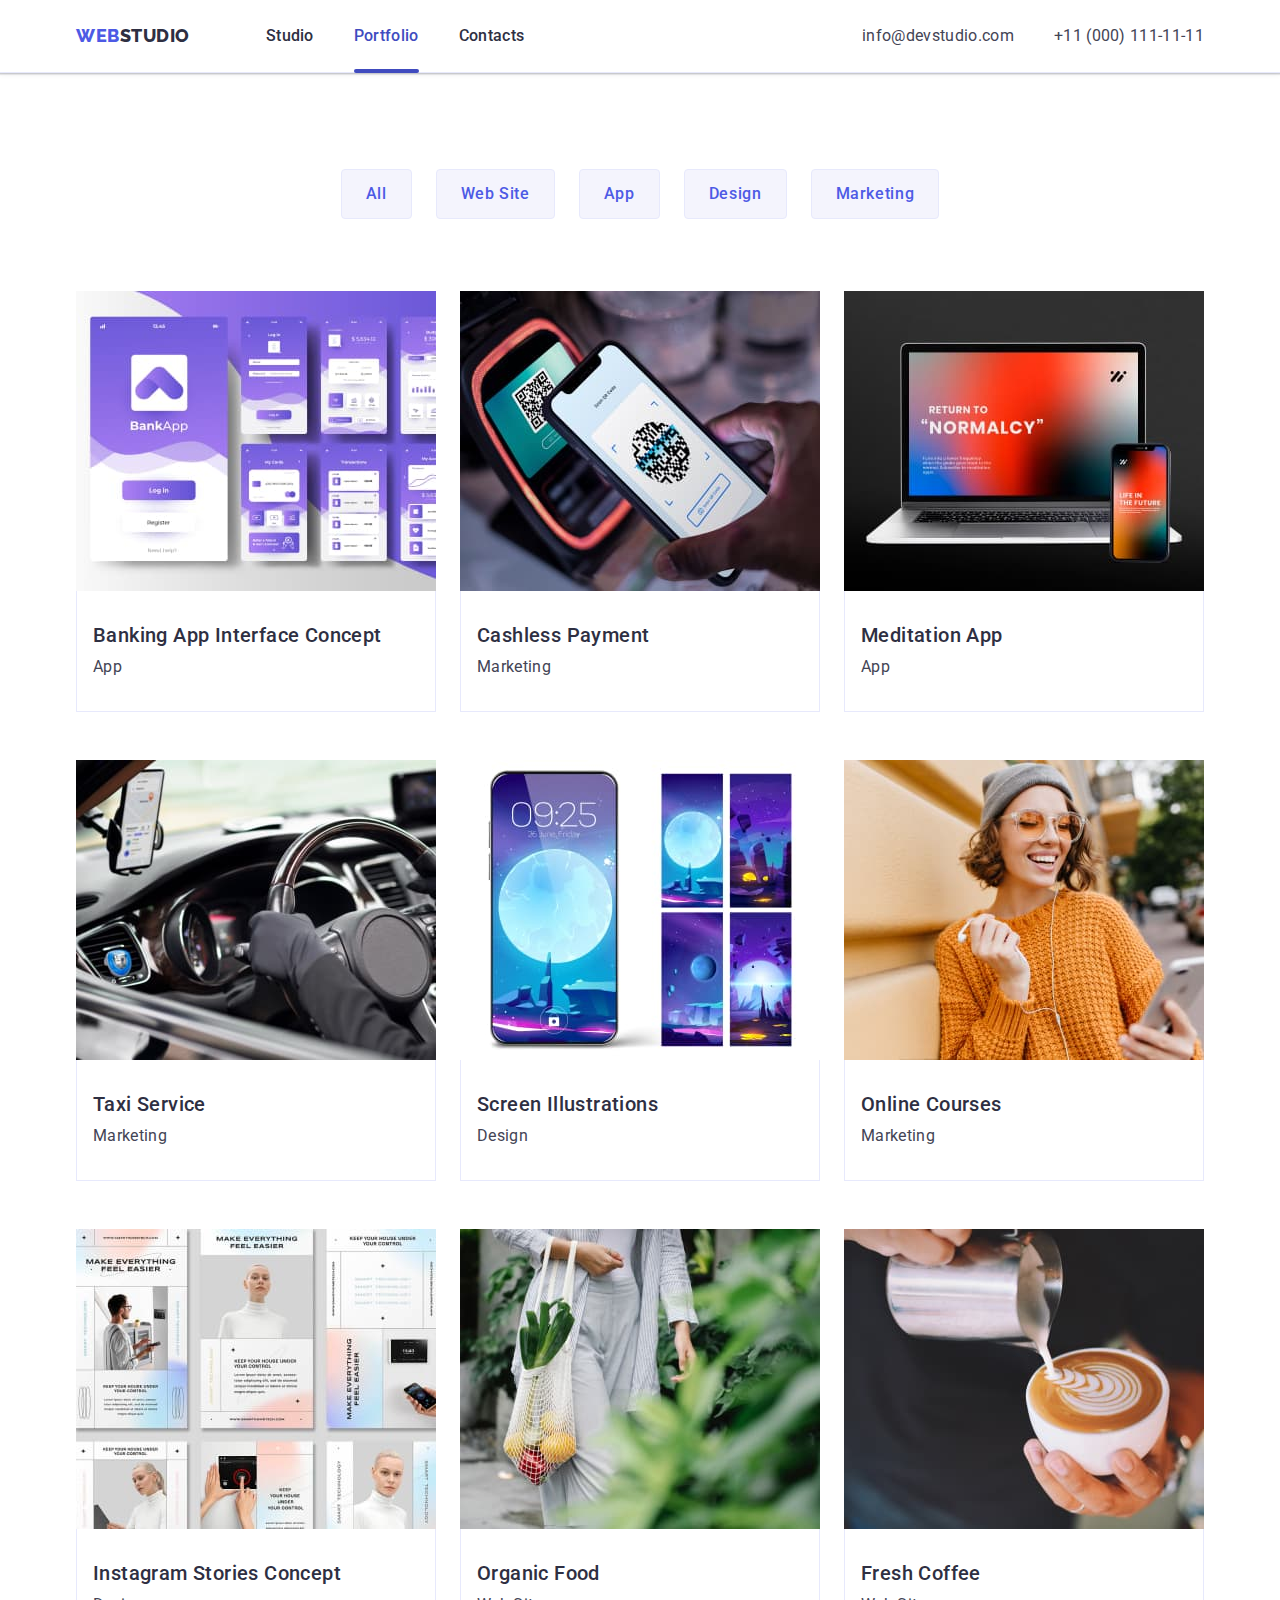
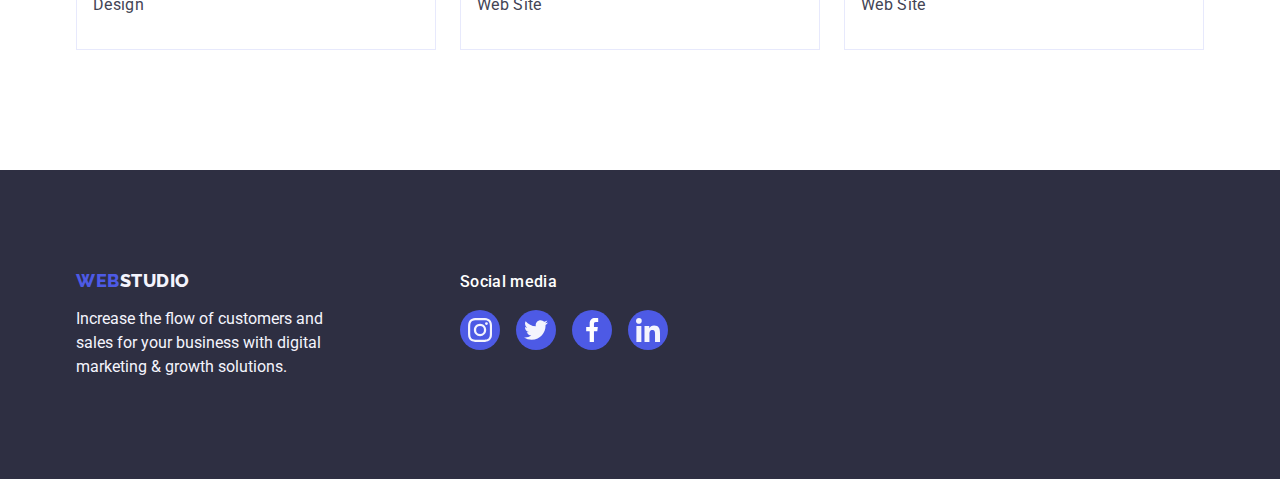
==== portfolio.html @ c1367183 "Initial commit" ====
<!DOCTYPE html>
<html lang="en">
  <head>
    <meta charset="UTF-8" />
    <meta http-equiv="X-UA-Compatible" content="IE=edge" />
    <meta name="viewport" content="width=device-width, initial-scale=1.0" />

    <title>Portfolio</title>
    <link rel="preconnect" href="https://fonts.googleapis.com" />
    <link rel="preconnect" href="https://fonts.gstatic.com" crossorigin />
    <link
      href="https://fonts.googleapis.com/css2?family=Delicious+Handrawn&family=Raleway:wght@800&family=Roboto:wght@400;500;700;900&display=swap"
      rel="stylesheet"
    />
    <!-- Normalize -->
    <link
      rel="stylesheet"
      href="https://cdn.jsdelivr.net/npm/modern-normalize@1.1.0/modern-normalize.min.css"
    />
    <link rel="stylesheet" href="./css/styles.css" />
  </head>
  <body>
    <!-- Header section -->
    <header class="class-header">
      <div class="header-container container">
        <nav class="navigation">
          <a href="./index.html" class="logo link"
            >Web<span class="logo-up">Studio</span></a
          >
          <ul class="list header-list">
            <li><a href="./index.html" class="site-nav link">Studio</a></li>
            <li>
              <a href="./portfolio.html" class="site-nav current link"
                >Portfolio</a
              >
            </li>
            <li>
              <a href="" class="site-nav link">Contacts</a>
            </li>
          </ul>
        </nav>
        <address class="adress">
          <ul class="list header-list">
            <li>
              <a href="mailto:info@devstudio.com" class="auth-nav link"
                >info@devstudio.com</a
              >
            </li>
            <li>
              <a href="tel:+110001111111" class="auth-nav link"
                >+11 (000) 111-11-11</a
              >
            </li>
          </ul>
        </address>
      </div>
    </header>
    <!-- Main section -->
    <main>
      <!-- Filters section -->
      <section class="portfolio-hero">
        <div class="container">
          <h1 hidden>Filter buttons list</h1>
          <ul class="list portfolio-list">
            <li class="portfolio-item">
              <button type="button" class="filter-button-first">All</button>
            </li>
            <li class="portfolio-item">
              <button type="button" class="filter-button-first">
                Web Site
              </button>
            </li>
            <li class="portfolio-item">
              <button type="button" class="filter-button-first">App</button>
            </li>
            <li class="portfolio-item">
              <button type="button" class="filter-button-first">Design</button>
            </li>
            <li class="portfolio-item">
              <button type="button" class="filter-button-first">
                Marketing
              </button>
            </li>
          </ul>
          <!-- Portfolio cards -->
          <ul class="list portfolio-card-list">
            <li class="portfolio-card-item">
              <a href="" class="portfolio-link link">
                <div class="portfolio-box">
                  <img
                    src="./images/portfolio-cards/bank-application-screen-list.jpg"
                    alt="bank-application-screen-list"
                    width="360"
                    height="300"
                  />
                  <div class="overlay">
                    <p class="portfolio-card-text">
                      14 Stylish and User-Friendly App Design Concepts · Task
                      Manager App · Calorie Tracker App · Exotic Fruit Ecommerce
                      App · Cloud Storage App
                    </p>
                  </div>
                </div>
                <div class="portfolio-btn">
                  <h2 class="portfolio-card-title">
                    Banking App Interface Concept
                  </h2>
                  <p class="portfolio-text">App</p>
                </div>
              </a>
            </li>
            <li class="portfolio-card-item">
              <a class="portfolio-link link" href="">
                <div class="portfolio-box">
                  <img
                    src="./images/portfolio-cards/qr-code-scanning.jpg"
                    alt="qr-code-scanning"
                    width="360"
                    height="300"
                  />
                  <div class="overlay">
                    <p class="portfolio-card-text">
                      14 Stylish and User-Friendly App Design Concepts · Task
                      Manager App · Calorie Tracker App · Exotic Fruit Ecommerce
                      App · Cloud Storage App
                    </p>
                  </div>
                </div>
                <div class="portfolio-btn">
                  <h2 class="portfolio-card-title">Cashless Payment</h2>
                  <p class="portfolio-text">Marketing</p>
                </div>
              </a>
            </li>
            <li class="portfolio-card-item">
              <a class="portfolio-link link" href="">
                <div class="portfolio-box">
                  <img
                    src="./images/portfolio-cards/laptop-with-smartphone.jpg"
                    alt="laptop-with-smartphone"
                    width="360"
                    height="300"
                  />
                  <div class="overlay">
                    <p class="portfolio-card-text">
                      14 Stylish and User-Friendly App Design Concepts · Task
                      Manager App · Calorie Tracker App · Exotic Fruit Ecommerce
                      App · Cloud Storage App
                    </p>
                  </div>
                </div>
                <div class="portfolio-btn">
                  <h2 class="portfolio-card-title">Meditation App</h2>
                  <p class="portfolio-text">App</p>
                </div>
              </a>
            </li>
            <li class="portfolio-card-item">
              <a class="portfolio-link link" href="">
                <div class="portfolio-box">
                  <img
                    src="./images/portfolio-cards/hands-of-driver-on-the-drivewheel.jpg"
                    alt="hands-of-driver-on-the-drivewheel"
                    width="360"
                    height="300"
                  />
                  <div class="overlay">
                    <p class="portfolio-card-text">
                      14 Stylish and User-Friendly App Design Concepts · Task
                      Manager App · Calorie Tracker App · Exotic Fruit Ecommerce
                      App · Cloud Storage App
                    </p>
                  </div>
                </div>
                <div class="portfolio-btn">
                  <h2 class="portfolio-card-title">Taxi Service</h2>
                  <p class="portfolio-text">Marketing</p>
                </div>
              </a>
            </li>
            <li class="portfolio-card-item">
              <a class="portfolio-link link" href="">
                <div class="portfolio-box">
                  <img
                    src="./images/portfolio-cards/smartphone-with-list-of-screenlists.jpg"
                    alt="smartphone-with-list-of-screenlists"
                    width="360"
                    height="300"
                  />
                  <div class="overlay">
                    <p class="portfolio-card-text">
                      14 Stylish and User-Friendly App Design Concepts · Task
                      Manager App · Calorie Tracker App · Exotic Fruit Ecommerce
                      App · Cloud Storage App
                    </p>
                  </div>
                </div>
                <div class="portfolio-btn">
                  <h2 class="portfolio-card-title">Screen Illustrations</h2>
                  <p class="portfolio-text">Design</p>
                </div>
              </a>
            </li>
            <li class="portfolio-card-item">
              <a class="portfolio-link link" href="">
                <div class="portfolio-box">
                  <img
                    src="./images/portfolio-cards/smiling-girl-witah-earphones-and-smartphone.jpg"
                    alt="smiling-girl-witah-earphones-and-smartphone"
                    width="360"
                    height="300"
                  />
                  <div class="overlay">
                    <p class="portfolio-card-text">
                      14 Stylish and User-Friendly App Design Concepts · Task
                      Manager App · Calorie Tracker App · Exotic Fruit Ecommerce
                      App · Cloud Storage App
                    </p>
                  </div>
                </div>
                <div class="portfolio-btn">
                  <h2 class="portfolio-card-title">Online Courses</h2>
                  <p class="portfolio-text">Marketing</p>
                </div>
              </a>
            </li>
            <li class="portfolio-card-item">
              <a class="portfolio-link link" href="">
                <div class="portfolio-box">
                  <img
                    src="./images/portfolio-cards/instagram-stories-conception.jpg"
                    alt="instagram-stories-conception"
                    width="360"
                    height="300"
                  />
                  <div class="overlay">
                    <p class="portfolio-card-text">
                      14 Stylish and User-Friendly App Design Concepts · Task
                      Manager App · Calorie Tracker App · Exotic Fruit Ecommerce
                      App · Cloud Storage App
                    </p>
                  </div>
                </div>
                <div class="portfolio-btn">
                  <h2 class="portfolio-card-title">
                    Instagram Stories Concept
                  </h2>
                  <p class="portfolio-text">Design</p>
                </div>
              </a>
            </li>
            <li class="portfolio-card-item">
              <a class="portfolio-link link" href="">
                <div class="portfolio-box">
                  <img
                    src="./images/portfolio-cards/organic-food.jpg"
                    alt="organic-food"
                    width="360"
                    height="300"
                  />
                  <div class="overlay">
                    <p class="portfolio-card-text">
                      14 Stylish and User-Friendly App Design Concepts · Task
                      Manager App · Calorie Tracker App · Exotic Fruit Ecommerce
                      App · Cloud Storage App
                    </p>
                  </div>
                </div>
                <div class="portfolio-btn">
                  <h2 class="portfolio-card-title">Organic Food</h2>
                  <p class="portfolio-text">Web Site</p>
                </div>
              </a>
            </li>
            <li class="portfolio-card-item">
              <a class="portfolio-link link" href="">
                <div class="portfolio-box">
                  <img
                    src="./images/portfolio-cards/fresh-coffee.jpg"
                    alt="fresh-coffee"
                    width="360"
                    height="300"
                  />
                  <div class="overlay">
                    <p class="portfolio-card-text">
                      14 Stylish and User-Friendly App Design Concepts · Task
                      Manager App · Calorie Tracker App · Exotic Fruit Ecommerce
                      App · Cloud Storage App
                    </p>
                  </div>
                </div>
                <div class="portfolio-btn">
                  <h2 class="portfolio-card-title">Fresh Coffee</h2>
                  <p class="portfolio-text">Web Site</p>
                </div>
              </a>
            </li>
          </ul>
        </div>
      </section>
    </main>
    <!-- Footer section -->
    <footer class="footer">
      <div class="footer-container container">
        <div class="footer-logo-container">
          <a href="./index.html" class="logo link logo-link"
            >Web<span class="logo-down">Studio</span></a
          >
          <p class="logo-text">
            Increase the flow of customers and sales for your business with
            digital marketing & growth solutions.
          </p>
        </div>
        <div class="footer-social-container">
          <p class="footer-text">Social media</p>
          <ul class="list footer-icons-list">
            <li class="footer-icons-item">
              <a class="footer-icons-link" href="">
                <svg class="footer-icons" width="24" height="24">
                  <use href="./images/icons.svg#icon-instagram"></use>
                </svg>
              </a>
            </li>
            <li class="footer-icons-item">
              <a class="footer-icons-link" href="">
                <svg class="footer-icons" width="24" height="24">
                  <use href="./images/icons.svg#icon-twitter"></use>
                </svg>
              </a>
            </li>
            <li class="footer-icons-item">
              <a class="footer-icons-link" href="">
                <svg class="footer-icons" width="24" height="24">
                  <use href="./images/icons.svg#icon-facebook"></use>
                </svg>
              </a>
            </li>
            <li class="footer-icons-item">
              <a class="footer-icons-link" href="">
                <svg class="footer-icons" width="24" height="24">
                  <use href="./images/icons.svg#icon-linkedin"></use>
                </svg>
              </a>
            </li>
          </ul>
        </div>
      </div>
    </footer>
  </body>
</html>
---- css/styles.css ----
:root {
  --primary-text-color: #2e2f42;
  --secondary-text-color: #434455;
  --accent-text-color: #4d5ae5;
  --logo-text-color: #f4f4fd;
  --biggest-text-color: #ffffff;
  --hero-btn-bcg-color: #404bbf;
  --hero-bcg-color: #e5e5e5;
}

/* Reset */
.container {
  padding-left: 15px;
  padding-right: 15px;
  width: 1158px;
  margin-left: auto;
  margin-right: auto;
}
ul {
  margin: 0;
  padding: 0;
}

h1,
h2,
h3,
h4,
h5,
h6,
p {
  margin: 0;
}
img {
  display: block;
}
button {
  font-family: inherit;
  color: currentColor;
  cursor: pointer;
}

/* header */
.header-container {
  display: flex;
  align-items: center;
  gap: 40px;
}
.class-header {
  background: var(--biggest-text-color);
  border-bottom: 1px solid #e7e9fc;
  box-shadow: 0px 2px 1px rgba(46, 47, 66, 0.08),
    0px 1px 1px rgba(46, 47, 66, 0.16), 0px 1px 6px rgba(46, 47, 66, 0.08);
}
body {
  background-color: #ffffff;
  color: #434455;
  font-family: "Roboto", sans-serif;
}
.last-list {
  margin-right: 0px;
}
.header-list-nav {
  display: flex;
  align-items: center;
  gap: 40px;
}

.header-list {
  display: flex;
  align-items: center;
  gap: 40px;
  height: 72px;
}
.navigation {
  display: flex;
  align-items: center;
}
.link {
  text-decoration: none;
  transition: color 250ms cubic-bezier(0.4, 0, 0.2, 1);
}
.link:focus,
.link:hover {
  color: var(--hero-btn-bcg-color);
}

.logo-up {
  color: var(--primary-text-color);
  font-family: "Raleway";
  font-style: normal;
  font-weight: 800;
  font-size: 18px;
  line-height: 1.17;
  letter-spacing: 0.03em;
  text-transform: uppercase;
}
.adress {
  font-style: normal;
  margin-left: auto;
}

.list {
  list-style-type: none;
  transition: color 250ms cubic-bezier(0.4, 0, 0.2, 1);
}
.list:hover,
.list:focus {
  color: var(--hero-btn-bcg-color);
}

.site-nav {
  position: relative;
  padding-top: 24px;
  padding-bottom: 24px;
  text-decoration: none;
  color: var(--primary-text-color);
  font-weight: 500;
  font-size: 16px;
  line-height: 1.5;
  letter-spacing: 0.02em;
  transition: color 250ms cubic-bezier(0.4, 0, 0.2, 1),
    background-color 250ms cubic-bezier(0.4, 0, 0.2, 1);
}
.site-nav::after {
  position: absolute;
  bottom: -3.5px;
  left: 0;
  width: 100%;
  content: "";
  display: block;
  height: 4px;
  border-radius: 2px;
}
.site-nav.current {
  color: var(--hero-btn-bcg-color);
}
.site-nav.current::after {
  background-color: #404bbf;
}

.site-nav:hover,
.site-nav:focus {
  color: var(--hero-btn-bcg-color);
}

.auth-nav {
  text-decoration: none;
  color: var(--secondary-text-color);
  font-family: "Roboto";
  font-style: normal;
  font-weight: 400;
  font-size: 16px;
  line-height: 1.5;
  letter-spacing: 0.02em;
  transition: color 250ms cubic-bezier(0.4, 0, 0.2, 1);
}
.auth-nav:hover {
  color: var(--hero-btn-bcg-color);
}

/* Hero section */

.hero-background {
  display: block;
  background-image: linear-gradient(
      rgba(46, 47, 66, 0.7),
      rgba(46, 47, 66, 0.7)
    ),
    url(../images/background/people-office.jpg);
  background-size: cover;
  margin-left: auto;
  margin-right: auto;
  content: "";
  background-position: center;
  background-repeat: no-repeat;
}

.container-hero {
  align-content: center;
  justify-content: center;
}

.hero {
  background-color: var(--primary-text-color);
  padding: 188px 0;
  max-width: 1440px;
  height: 600px;
}
.hero-title {
  color: var(--biggest-text-color);
  font-size: 56px;
  line-height: 1.07;
  text-align: center;
  letter-spacing: 0.02em;
  max-width: 496px;
  margin: 0 auto;
}
.hero-btn {
  background-color: var(--accent-text-color);
  color: var(--biggest-text-color);
  font-family: "Roboto", sans-serif;
  font-weight: 500;
  font-size: 16px;
  line-height: 1.5;
  letter-spacing: 0.04em;
  cursor: pointer;
  display: block;
  min-width: 169px;
  height: 56px;
  border: none;
  border-radius: 4px;
  margin: 48px 635px 0px 480px;
  transition: background-color 250ms cubic-bezier(0.4, 0, 0.2, 1);
}
.hero-btn:active,
.hero-btn:hover,
.hero-btn:focus {
  background-color: var(--hero-btn-bcg-color);
}

/* Modal window */
.back-drop {
  position: fixed;
  top: 0;
  left: 0;
  z-index: 100;
  width: 100%;
  height: 100%;
  background-color: rgba(46, 47, 66, 0.4);
  opacity: 1;
  visibility: visible;
  transition: opacity 250ms cubic-bezier(0.4, 0, 0.2, 1),
    visibility 250ms cubic-bezier(0.4, 0, 0.2, 1);
}
.modal {
  position: absolute;
  top: calc(50% - 204px);
  left: calc(50% - 288px);
  width: 408px;
  min-height: 576px;
  background: #fcfcfc;
  box-shadow: 0px 1px 1px rgba(0, 0, 0, 0.14), 0px 1px 3px rgba(0, 0, 0, 0.12),
    0px 2px 1px rgba(0, 0, 0, 0.2);
  border-radius: 4px;
  padding: 24px;
}
.is-hidden {
  opacity: 0;
  visibility: hidden;
  pointer-events: none;
}
.modal-btn {
  background-color: #fcfcfc;
  border: none;
  display: block;
  margin-left: auto;
}
.modal-svg {
  position: absolute;
  left: 360px;
  top: 24px;
  display: flex;
  border-radius: 50%;
  background-color: #e7e9fc;
  border: 1px solid rgba(0, 0, 0, 0.1);
  cursor: pointer;
  padding: 6px;
}

/* About us section */
.section {
  padding: 120px 0;
}

.about-us-header {
  font-weight: 500;
  font-size: 20px;
  line-height: 1.2;
  letter-spacing: 0.02em;
  color: var(--primary-text-color);
}

.socials-list {
  display: flex;
  align-items: center;
  gap: 24px;
  border-radius: 4px;
  padding-bottom: 8px;
}

.socials-item {
  display: flex;
  align-items: center;
  justify-content: center;
  height: 112px;
  border-radius: 4px;
  margin-bottom: 8px;
  background-color: var(--logo-text-color);
  background-position: center;
}
.aboutus-title {
  color: var(--primary-text-color);
  font-weight: 500;
  font-size: 20px;
  line-height: 1.2;
  letter-spacing: 0.02em;
  margin-bottom: 8px;
}
.about-us-list {
  width: calc((100% - (24px * 3)) / 4);
}

.about-us-container {
  display: flex;
  gap: 24px;
}
.aboutus-text {
  color: var(--secondary-text-color);
  font-family: "Roboto";
  font-style: normal;
  font-weight: 400;
  font-size: 16px;
  line-height: 1.5;
  letter-spacing: 0.02em;
}

/* Our team- section */

.our-team-list-container {
  padding: 32px 0px;
  border-radius: 0px 0px 4px 4px;
  justify-content: center;
}
.clients-title {
  font-family: "Roboto";
  font-style: normal;
  font-weight: 700;
  font-size: 36px;
  line-height: 1.1;
  text-align: center;
  letter-spacing: 0.02em;
  text-transform: capitalize;
  margin-bottom: 72px;
  color: var(--primary-text-color);
}
.clients-item {
  width: calc((100% - 120px) / 6);
  height: 88px;
}

.clients-link {
  display: flex;
  width: 100%;
  height: 100%;
  border: 1px solid #8e8f99;
  border-radius: 4px;
  /* padding: 16px 32px; */
  align-items: center;
  justify-content: center;
  color: #8e8f99;
  transition: color 250ms cubic-bezier(0.4, 0, 0.2, 1),
    border-color 250ms cubic-bezier(0.4, 0, 0.2, 1);
}
.clients-link:hover,
.clients-link:focus {
  border-color: #404bbf;
  color: #404bbf;
}

.clients-container {
  display: flex;
  gap: 24px;
  width: calc((100% - (24 * 5) / 6));
}
.clients-icon {
  fill: currentColor;
  transition: fill 250ms cubic-bezier(0.4, 0, 0.2, 1);
}
.clients-icon:hover {
  fill: var(--hero-btn-bcg-color);
}

.our-team {
  background-color: var(--logo-text-color);
  padding: 120px 0px;
}
.our-team-title {
  color: var(--primary-text-color);
  font-size: 36px;
  line-height: 1.11;
  text-align: center;
  letter-spacing: 0.02em;
  text-transform: capitalize;
  margin-bottom: 72px;
}
.our-team-list-title {
  color: var(--primary-text-color);
  font-weight: 500;
  font-size: 20px;
  line-height: 1.2;
  letter-spacing: 0.02em;
  margin-bottom: 8px;
  text-align: center;
}
.our-team-list {
  background: var(--biggest-text-color);
  width: calc((100% - 3 * 24px) / 4);
  box-shadow: 0px 1px 6px rgba(46, 47, 66, 0.08),
    0px 1px 1px rgba(46, 47, 66, 0.16), 0px 2px 1px rgba(46, 47, 66, 0.08);
  border-radius: 0px 0px 4px 4px;
}
.our-team-list-text {
  color: var(--secondary-text-color);
  font-family: "Roboto";
  font-style: normal;
  font-weight: 400;
  font-size: 16px;
  line-height: 1.5;
  text-align: center;
  letter-spacing: 0.02em;
  margin-bottom: 8px;
}
.our-team-icons {
  gap: 24px;
  height: 40px;
  display: flex;
  justify-content: center;
}
.our-team-icons-list {
  width: 40px;
  height: 40px;
}
.our-team-icons-link {
  display: block;
  width: 100%;
  height: 100%;
  background-color: var(--accent-text-color);
  border-radius: 50%;
  display: flex;
  align-items: center;
  justify-content: center;
  transition: background-color 250ms cubic-bezier(0.4, 0, 0.2, 1);
}

.our-team-icons-link:hover,
.our-team-icons-link:focus {
  background-color: #404bbf;
}

.our-team-icons-svg {
  fill: #f4f4fd;
  transition: fill 250ms cubic-bezier(0.4, 0, 0.2, 1);
}
/* filters section */
.filter-button-first {
  background-color: var(--logo-text-color);
  color: var(--accent-text-color);
  font-family: "Roboto", sans-serif;
  font-weight: 500;
  font-size: 16px;
  line-height: 1.5;
  letter-spacing: 0.04em;
  cursor: pointer;
  padding: 12px 24px;
  border: 1px solid #e7e9fc;
  border-radius: 4px;
  transition: color 250ms cubic-bezier(0.4, 0, 0.2, 1),
    background 250ms cubic-bezier(0.4, 0, 0.2, 1),
    border 250ms cubic-bezier(0.4, 0, 0.2, 1),
    box-shadow 250ms cubic-bezier(0.4, 0, 0.2, 1);
}
.filter-button-first:hover,
.filter-button-first:focus {
  color: var(--biggest-text-color);
  background: var(--hero-btn-bcg-color);
  border: 1px solid transparent;
  box-shadow: 0px 3px 1px rgba(0, 0, 0, 0.1), 0px 2px 1px rgba(0, 0, 0, 0.08),
    0px 2px 2px rgba(0, 0, 0, 0.12);
}
.doing-list {
  width: calc((100% - 48px) / 3);
}
.what-are-we-doing-list {
  display: flex;
  justify-content: center;
  flex-wrap: wrap;
  gap: 24px;
}

/* Portfolio section */
.portfolio-section {
  padding-bottom: 120px;
}
.portfolio-list {
  display: flex;
  justify-content: center;
  margin-bottom: 72px;
  gap: 24px;
}

.portfolio-item {
  display: block;
  transition-property: box-shadow;
  transition-duration: 250ms;
  transition-timing-function: cubic-bezier(0.4, 0, 0.2, 1);
}
.portfolio-item:hover,
.portfolio-item:focus {
  box-shadow: 0px 3px 1px rgba(0, 0, 0, 0.1), 0px 2px 1px rgba(0, 0, 0, 0.08),
    0px 2px 2px rgba(0, 0, 0, 0.12);
}
.list-container {
  display: flex;
  justify-content: center;
  flex-wrap: wrap;
  gap: 24px;
}
.portfolio-card-list {
  display: flex;
  flex-wrap: wrap;
  gap: 24px;
  row-gap: 48px;
}
.portfolio-title {
  color: var(--primary-text-color);
  font-size: 36px;
  line-height: 1.11;
  text-align: center;
  letter-spacing: 0.02em;
  text-transform: capitalize;
  margin-bottom: 72px;
}
.portfolio-hero {
  background-color: none;
  padding: 96px 0 120px;
}

.container-portfolio {
  display: block;
}
.portfolio-link {
  display: block;
  color: var(--primary-text-color);
  text-decoration: none;
  transition: transform 250ms cubic-bezier(0.4, 0, 0.2, 1),
    box-shadow 250ms cubic-bezier(0.4, 0, 0.2, 1);
}
.portfolio-box {
  position: relative;
  overflow: hidden;
}
.overlay {
  position: absolute;
  top: 0;
  left: 0;

  transform: translateY(100%);
  transition: transform 250ms cubic-bezier(0.4, 0, 0.2, 1);

  padding: 40px 32px 0 32px;
  width: 100%;
  height: 100%;
  background-color: #4d5ae5;
}

.portfolio-card-text {
  font-weight: 400;
  font-size: 16px;
  line-height: 1.5;
  letter-spacing: 0.02em;
  color: var(--logo-text-color);
}
.portfolio-link:hover .overlay {
  transform: translateY(0);
}

.portfolio-link:focus,
.portfolio-link:hover {
  box-shadow: 0px 1px 6px rgba(46, 47, 66, 0.08),
    0px 1px 1px rgba(46, 47, 66, 0.16), 0px 2px 1px rgba(46, 47, 66, 0.08);
}

.portfolio-card-title {
  font-weight: 500;
  font-size: 20px;
  line-height: 1.2;
  letter-spacing: 0.02em;
  margin-bottom: 8px;
  color: var(--primary-text-color);
}
.portfolio-btn {
  padding: 32px 16px;
  border: 1px solid #e7e9fc;
  border-top: none;
}
.portfolio-text {
  font-size: 16px;
  line-height: 1.5;
  letter-spacing: 0.02em;
  color: var(--secondary-text-color);
}
/* footer */
.footer {
  background-color: var(--primary-text-color);
  padding: 100px 0px;
}

.logo {
  font-family: "Raleway";
  font-style: normal;
  font-weight: 800;
  font-size: 18px;
  line-height: 1.17;
  letter-spacing: 0.03em;
  text-transform: uppercase;
  color: var(--accent-text-color);
  margin-right: 76px;
}

.logo-link {
  display: inline-block;
  margin-bottom: 16px;
}
.logo-text {
  color: var(--logo-text-color);
  font-family: "Roboto";
  font-style: normal;
  font-weight: 400;
  font-size: 16px;
  line-height: 24px;
  max-width: 264px;
}
.logo-down {
  color: var(--logo-text-color);
  font-family: "Raleway", sans-serif;
  font-weight: 800;
  font-size: 18px;
  line-height: 1.17;
  letter-spacing: 0.03em;
  text-transform: uppercase;
}
.footer-text {
  font-family: "Roboto";
  font-style: normal;
  font-weight: 500;
  font-size: 16px;
  line-height: 1.5;
  letter-spacing: 0.02em;
  color: var(--biggest-text-color);
  margin-bottom: 16px;
}
.footer-icons-list {
  display: flex;
  gap: 16px;
  width: 200px;
}
.footer-container {
  display: flex;
  align-items: baseline;
  gap: 120px;
}
.footer-logo-container {
  display: block;
}
.footer-social-container {
  display: block;
  align-items: baseline;
  margin-right: 120px;
}
.footer-icons {
  width: 24px;
  height: 24px;
  fill: var(--biggest-text-color);
  transition: background-color 250ms cubic-bezier(0.4, 0, 0.2, 1);
}
.footer-icons-item {
  width: 40px;
  height: 40px;
}
.footer-icons-link {
  width: 40px;
  min-height: 40px;
  background-color: var(--accent-text-color);
  border-radius: 50%;
  display: flex;
  align-items: center;
  justify-content: center;
  transition: background-color 250ms cubic-bezier(0.4, 0, 0.2, 1);
}
.footer-icons-link:hover,
.footer-icons-link:focus {
  background-color: #31d0aa;
}
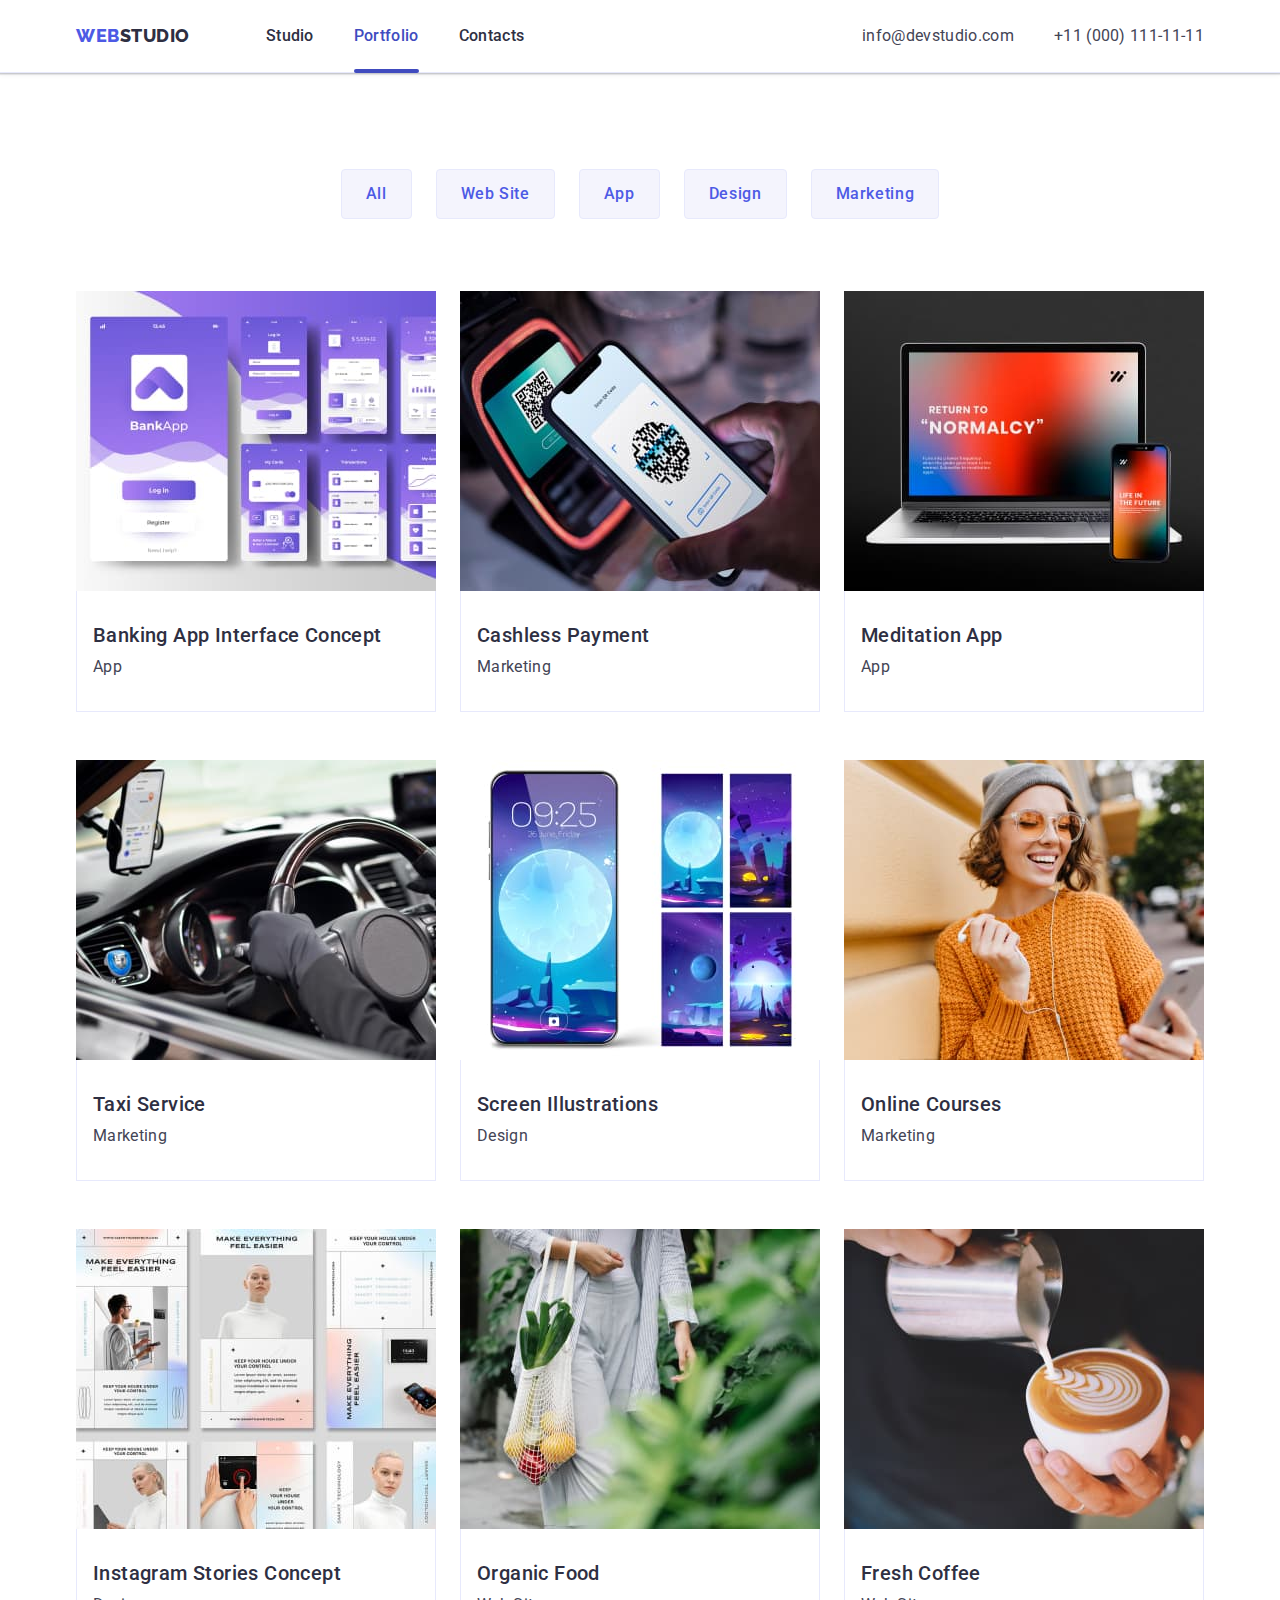
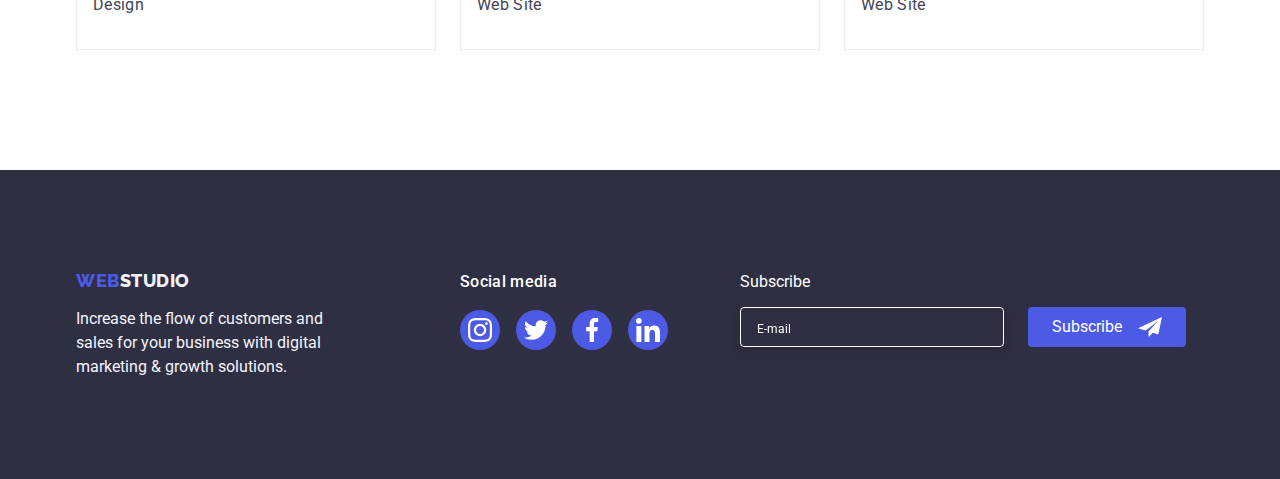
==== commit 5132ad03: "hw-06" ====
--- a/portfolio.html
+++ b/portfolio.html
@@ -344,6 +344,24 @@
             </li>
           </ul>
         </div>
+        <div class="footer-subscribe">
+          <form class="footer-subscribe-form" action="">
+            <label class="footer-subscribe-label" for="email"
+              ><p class="footer-subscribe-text">Subscribe</p>
+              <input
+                class="footer-subscribe-input"
+                type="email"
+                name="email"
+                placeholder="E-mail"
+            /></label>
+            <button class="footer-subscribe-btn btn" type="submit">
+              Subscribe
+              <svg class="footer-subscribe-icon" width="24" height="24">
+                <use href="./images/icons.svg#icon-subscribe-icon"></use>
+              </svg>
+            </button>
+          </form>
+        </div>
       </div>
     </footer>
   </body>
--- a/css/styles.css
+++ b/css/styles.css
@@ -266,6 +266,127 @@
   cursor: pointer;
   padding: 6px;
 }
+.modal-title {
+  display: block;
+  margin-top: 48px;
+
+  font-size: 16px;
+  text-align: center;
+  margin-bottom: 16px;
+}
+.modal-form {
+}
+.modal-form-label {
+  display: block;
+  margin-bottom: 4px;
+  font-size: 12px;
+  color: #8e8f99;
+}
+.modal-container {
+  position: relative;
+  margin-bottom: 8px;
+}
+.modal-form-input {
+  display: block;
+  width: 100%;
+  height: 40px;
+  padding: 0 38px;
+  border: 1px solid rgba(46, 47, 66, 0.4);
+  border-radius: 4px;
+  outline: 1px solid transparent;
+  outline-offset: -1px;
+  transition: 250ms cubic-bezier(0.4, 0, 0.2, 1);
+}
+.modal-form-input:focus {
+  outline-color: var(--accent-text-color);
+}
+.modal-form-icon {
+  position: absolute;
+  top: 8px;
+  left: 16px;
+  transition: fill cubic-bezier(0.4, 0, 0.2, 1);
+  pointer-events: none;
+}
+.modal-form-input:focus + .modal-form-icon {
+  fill: var(--accent-text-color);
+}
+.modal-form-icon:focus {
+  fill: #4d5ae5;
+}
+.modal-form-message {
+  display: block;
+  width: 100%;
+  padding: 8px 16px;
+  margin-bottom: 16px;
+  resize: none;
+  border: 1px solid rgba(46, 47, 66, 0.4);
+  border-radius: 4px;
+  outline: 1px solid transparent;
+  outline-offset: -1px;
+  transition: 250ms cubic-bezier(0.4, 0, 0.2, 1);
+}
+.modal-form-message:focus {
+  outline-color: var(--accent-text-color);
+}
+.modal-form-message::placeholder {
+  font-size: 12px;
+  color: rgba(46, 47, 66, 0.4);
+}
+.modal-form-agreement {
+  display: flex;
+  align-items: center;
+  justify-items: center;
+  gap: 8px;
+  margin-bottom: 24px;
+}
+.modal-form-agreement-checkbox {
+  appearance: none;
+  width: 16px;
+  height: 16px;
+  border: 1px solid rgba(46, 47, 66, 0.4);
+
+  background-image: url("data:image/svg+xml,%3Csvg width='10' height='8' viewBox='0 0 10 8' fill='none' xmlns='http://www.w3.org/2000/svg'%3E%3Cpath d='M8.44558 0.255056C8.61838 0.089653 8.84834 -0.00178848 9.08693 2.65108e-05C9.32551 0.0018415 9.55407 0.0967713 9.72436 0.264784C9.89466 0.432797 9.99337 0.660752 9.99968 0.900549C10.006 1.14034 9.91939 1.37323 9.75816 1.55005L4.86357 7.70436C4.7794 7.79551 4.67782 7.86865 4.5649 7.91942C4.45198 7.97018 4.33003 7.99754 4.20636 7.99984C4.08268 8.00214 3.95981 7.97935 3.8451 7.93282C3.73038 7.88629 3.62618 7.81698 3.53872 7.72903L0.292827 4.46564C0.202435 4.38096 0.129933 4.27884 0.0796475 4.16537C0.0293621 4.05191 0.00232279 3.92942 0.000143182 3.80522C-0.00203643 3.68102 0.0206883 3.55765 0.0669613 3.44248C0.113234 3.3273 0.182108 3.22267 0.269473 3.13483C0.356838 3.047 0.460905 2.97775 0.575465 2.93123C0.690026 2.88471 0.812734 2.86186 0.936267 2.86405C1.0598 2.86624 1.18163 2.89343 1.29449 2.94398C1.40734 2.99454 1.50892 3.06743 1.59315 3.15831L4.16189 5.73967L8.42227 0.28219C8.42994 0.272694 8.43813 0.263635 8.4468 0.255056H8.44558Z' fill='%23F4F4FD'/%3E%3C/svg%3E");
+  background-repeat: no-repeat;
+  background-position: center;
+  background-size: 0;
+
+  border-radius: 2px;
+  transition: background-color 250ms cubic-bezier(0.4, 0, 0.2, 1),
+    border-color 250ms cubic-bezier(0.4, 0, 0.2, 1),
+    background-size 250ms cubic-bezier(0.4, 0, 0.2, 1) 150ms;
+}
+.modal-form-agreement-checkbox:checked {
+  background-color: var(--hero-btn-bcg-color);
+  border-color: var(--hero-btn-bcg-color);
+  background-size: 10px;
+}
+.modal-form-agreement-text {
+  font-size: 12px;
+}
+.modal-form-agreement-link {
+  color: var(--accent-text-color);
+}
+.modal-form-btn {
+  background-color: var(--accent-text-color);
+  color: var(--biggest-text-color);
+  font-family: "Roboto", sans-serif;
+  font-weight: 500;
+  font-size: 16px;
+  line-height: 1.5;
+  letter-spacing: 0.04em;
+  cursor: pointer;
+  display: block;
+  min-width: 169px;
+  height: 56px;
+  border: none;
+  border-radius: 4px;
+  margin: 0 auto;
+  transition: background-color 250ms cubic-bezier(0.4, 0, 0.2, 1);
+}
+.modal-form-btn:focus,
+.modal-form-btn:hover {
+  background-color: var(--hero-btn-bcg-color);
+}
 
 /* About us section */
 .section {
@@ -657,15 +778,15 @@
 .footer-container {
   display: flex;
   align-items: baseline;
-  gap: 120px;
 }
 .footer-logo-container {
   display: block;
+  margin-right: 120px;
 }
 .footer-social-container {
   display: block;
   align-items: baseline;
-  margin-right: 120px;
+  margin-right: 80px;
 }
 .footer-icons {
   width: 24px;
@@ -691,3 +812,54 @@
 .footer-icons-link:focus {
   background-color: #31d0aa;
 }
+.footer-subscribe {
+}
+.footer-subscribe-form {
+  display: flex;
+  gap: 24px;
+}
+.footer-subscribe-label {
+  display: block;
+  font-size: 16px;
+  color: var(--biggest-text-color);
+  margin-bottom: 16px;
+}
+.footer-subscribe-input {
+  width: 264px;
+  height: 40px;
+  padding: 8px 0 8px 16px;
+  border: 1px solid #ffffff;
+  filter: drop-shadow(0px 4px 4px rgba(0, 0, 0, 0.15));
+  border-radius: 4px;
+  outline: none;
+  background-color: var(--primary-text-color);
+}
+.footer-subscribe-input::placeholder {
+  color: var(--biggest-text-color);
+  font-size: 12px;
+}
+.footer-subscribe-btn {
+  height: 40px;
+  display: flex;
+  align-items: center;
+  background-color: var(--accent-text-color);
+  fill: var(--biggest-text-color);
+  color: var(--biggest-text-color);
+  gap: 16px;
+  padding: 8px 24px;
+  margin-top: 34px;
+  border-radius: 4px;
+  border: none;
+  transition: background-color 250ms cubic-bezier(0.4, 0, 0.2, 1);
+}
+.footer-subscribe-btn:focus,
+.footer-subscribe-btn:hover {
+  background-color: var(--hero-btn-bcg-color);
+}
+.footer-subscribe-text {
+  font-size: 16px;
+  color: var(--biggest-text-color);
+  margin-bottom: 16px;
+}
+.footer-subscribe-icon {
+}
